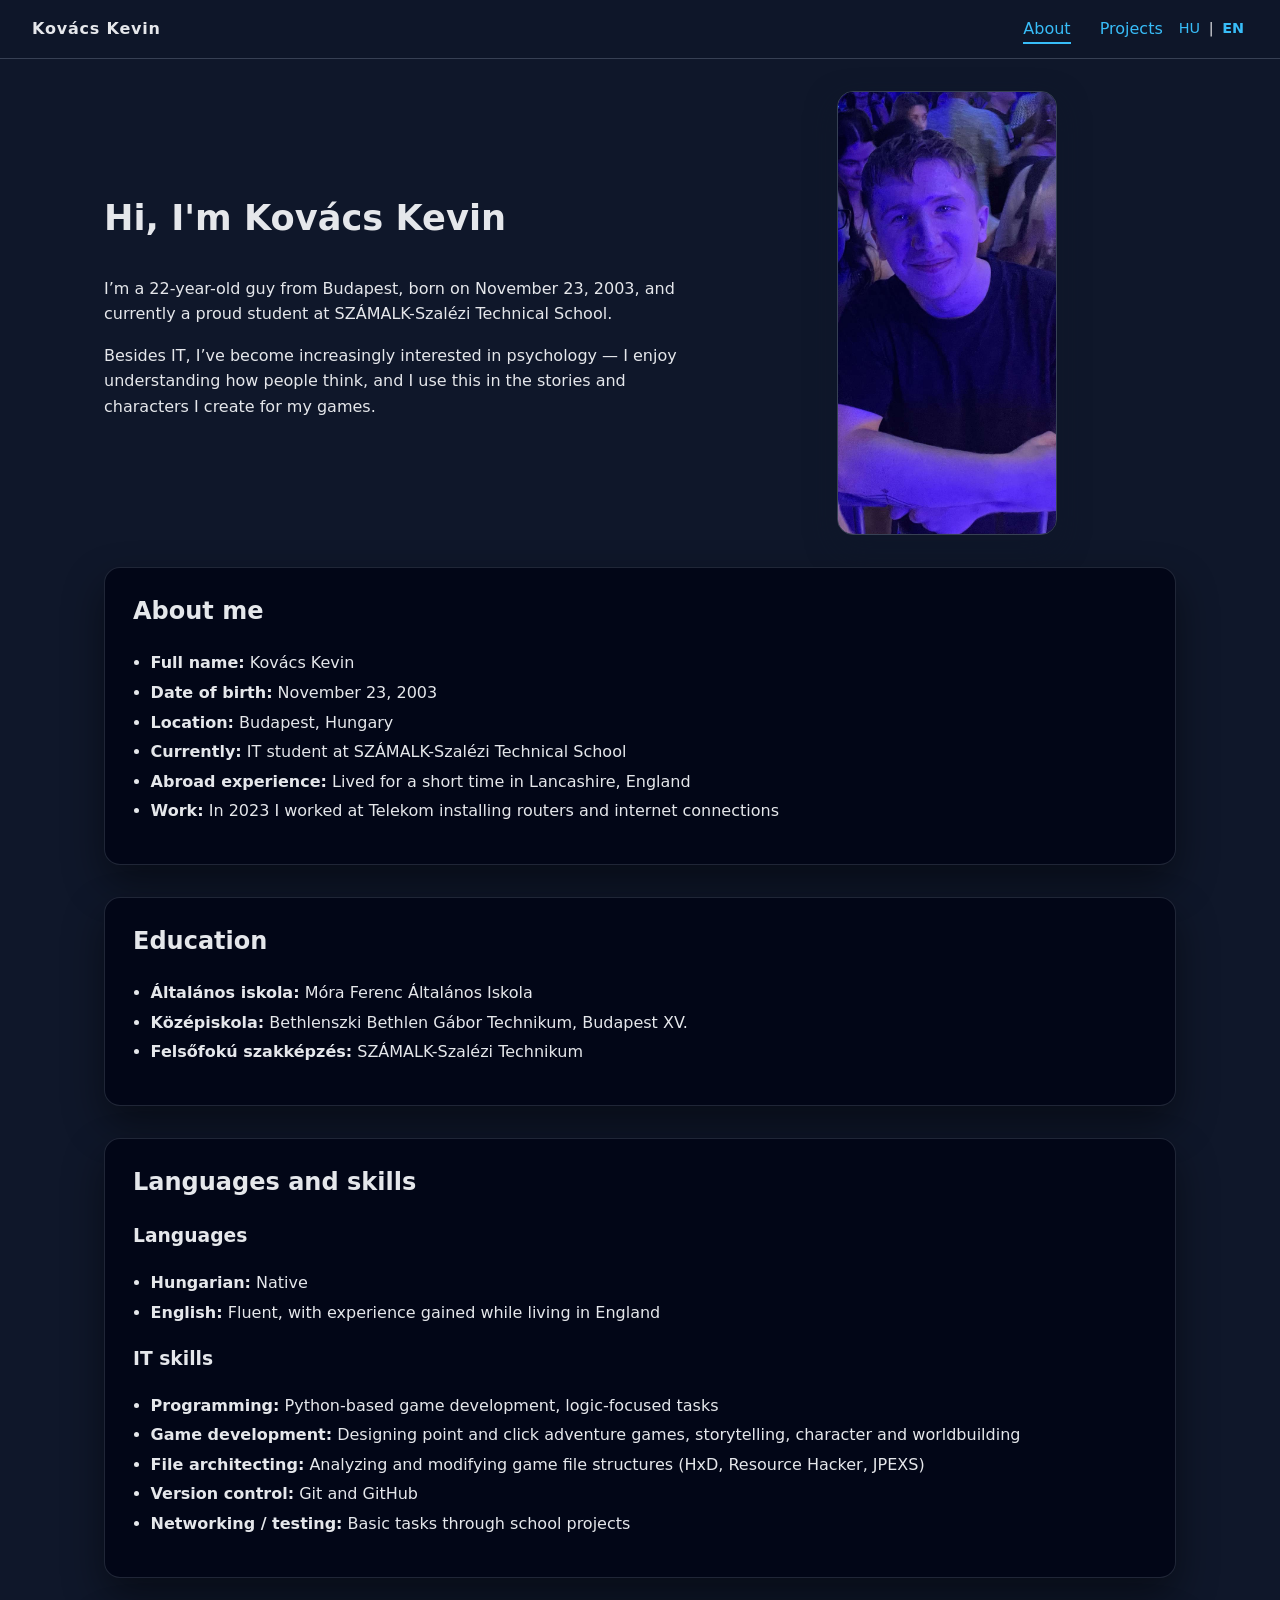
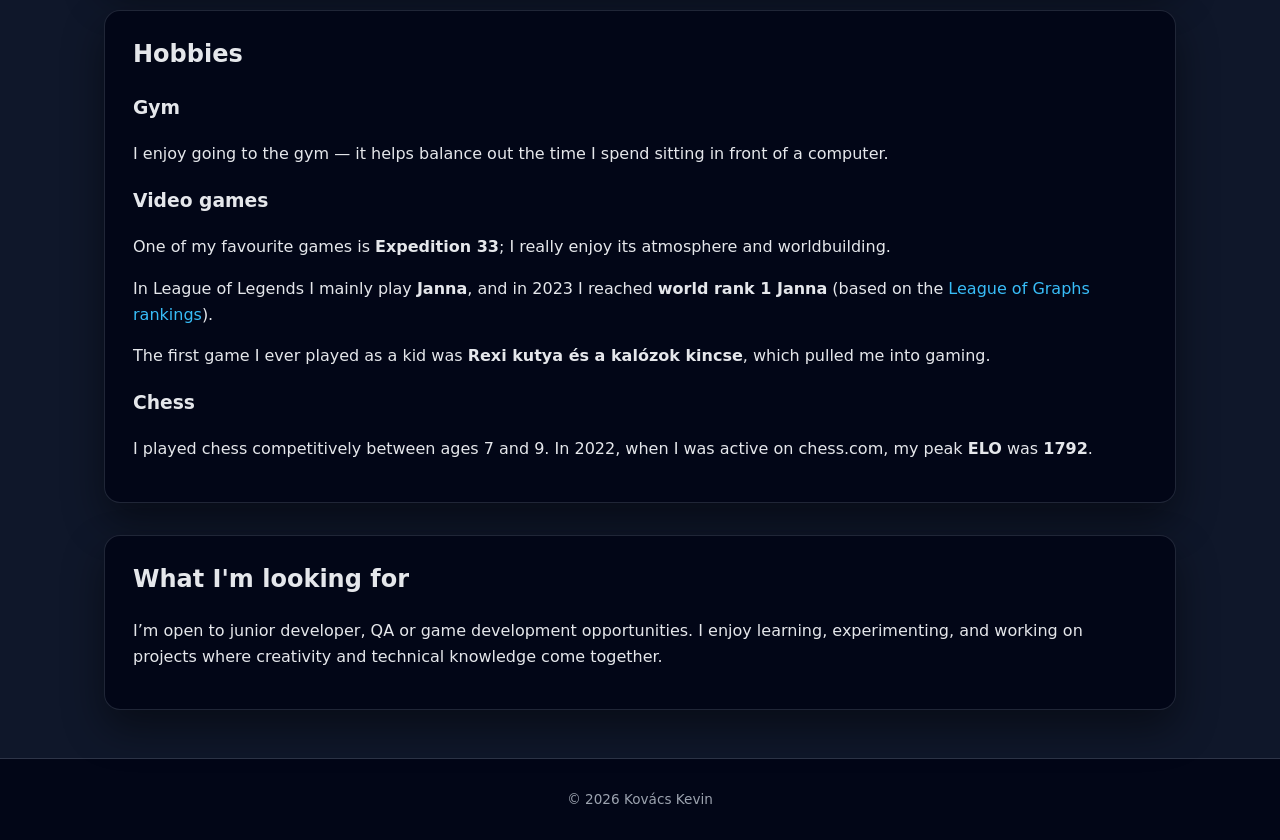
==== index-en.html @ 58d7f276 "basic oldal" ====
<!DOCTYPE html>
<html lang="en">
<head>
    <meta charset="UTF-8">
    <title>Kovács Kevin – Portfolio</title>
    <meta name="description" content="Portfolio of Kovács Kevin: programming, file architecting, Project PP and creative work.">
    <meta name="keywords" content="Kovács Kevin, portfolio, programming, game development, file architecting, networking, testing">
    <link rel="stylesheet" href="style.css">
</head>
<body class="lang-en">

<header class="site-header">
    <div class="logo">Kovács Kevin</div>
    <nav class="main-nav">
        <a href="index-en.html" class="active">About</a>
        <a href="projects-en.html">Projects</a>
    </nav>
    <div class="lang-switch">
        <a href="index.html">HU</a> |
        <a href="index-en.html" class="active">EN</a>
    </div>
</header>

<main class="grid-container home-layout">

    <section class="selfintro">
        <div class="intro-text">
            <h1>Hi, I'm Kovács Kevin</h1>
            <p>I’m a 22-year-old guy from Budapest, born on November 23, 2003, and currently a proud student at SZÁMALK-Szalézi Technical School.</p>
            <p>Besides IT, I’ve become increasingly interested in psychology — I enjoy understanding how people think, and I use this in the stories and characters I create for my games.</p>
        </div>

        <div class="intro-image">
            <img src="assets/jomagam.jpg" alt="Portrait of Kovács Kevin">
        </div>
    </section>

    <section class="about card">
        <h2>About me</h2>
        <ul>
            <li><strong>Full name:</strong> Kovács Kevin</li>
            <li><strong>Date of birth:</strong> November 23, 2003</li>
            <li><strong>Location:</strong> Budapest, Hungary</li>
            <li><strong>Currently:</strong> IT student at SZÁMALK-Szalézi Technical School</li>
            <li><strong>Abroad experience:</strong> Lived for a short time in Lancashire, England</li>
            <li><strong>Work:</strong> In 2023 I worked at Telekom installing routers and internet connections</li>
        </ul>
    </section>

    <section class="education card">
        <h2>Education</h2>
        <ul>
            <li><strong>Általános iskola:</strong> Móra Ferenc Általános Iskola</li>
            <li><strong>Középiskola:</strong> Bethlenszki Bethlen Gábor Technikum, Budapest XV.</li>
            <li><strong>Felsőfokú szakképzés:</strong> SZÁMALK-Szalézi Technikum</li>
        </ul>
    </section>

    <section class="skills card">
        <h2>Languages and skills</h2>

        <h3>Languages</h3>
        <ul>
            <li><strong>Hungarian:</strong> Native</li>
            <li><strong>English:</strong> Fluent, with experience gained while living in England</li>
        </ul>

        <h3>IT skills</h3>
        <ul>
            <li><strong>Programming:</strong> Python-based game development, logic-focused tasks</li>
            <li><strong>Game development:</strong> Designing point and click adventure games, storytelling, character and worldbuilding</li>
            <li><strong>File architecting:</strong> Analyzing and modifying game file structures (HxD, Resource Hacker, JPEXS)</li>
            <li><strong>Version control:</strong> Git and GitHub</li>
            <li><strong>Networking / testing:</strong> Basic tasks through school projects</li>
        </ul>
    </section>

    <section class="hobbies card">
        <h2>Hobbies</h2>

        <h3>Gym</h3>
        <p>I enjoy going to the gym — it helps balance out the time I spend sitting in front of a computer.</p>

        <h3>Video games</h3>
        <p>One of my favourite games is <strong>Expedition 33</strong>; I really enjoy its atmosphere and worldbuilding.</p>
        <p>In League of Legends I mainly play <strong>Janna</strong>, and in 2023 I reached <strong>world rank 1 Janna</strong> (based on the <a href="https://web.archive.org/web/20231002121530/https://www.leagueofgraphs.com/rankings/summoners/janna" target="_blank">League of Graphs rankings</a>).</p>
        <p>The first game I ever played as a kid was <strong>Rexi kutya és a kalózok kincse</strong>, which pulled me into gaming.</p>

        <h3>Chess</h3>
        <p>I played chess competitively between ages 7 and 9. In 2022, when I was active on chess.com, my peak <strong>ELO</strong> was <strong>1792</strong>.</p>
    </section>

    <section class="extra card">
        <h2>What I'm looking for</h2>
        <p>I’m open to junior developer, QA or game development opportunities. I enjoy learning, experimenting, and working on projects where creativity and technical knowledge come together.</p>
    </section>

</main>

<footer class="site-footer">
    <p>&copy; 2026 Kovács Kevin</p>
</footer>

</body>
</html>
---- style.css ----
*,
*::before,
*::after {
    box-sizing: border-box;
}

body {
    margin: 0;
    font-family: system-ui, -apple-system, BlinkMacSystemFont, "Segoe UI", sans-serif;
    background-color: #0f172a; 
    color: #e5e7eb;
    line-height: 1.6;
}

a {
    color: #38bdf8;
    text-decoration: none;
}

a:hover {
    text-decoration: underline;
}

img {
    max-width: 100%;
    display: block;
}

/* Header, menü, nyelvváltó szekció*/

.site-header {
    position: sticky;
    top: 0;
    z-index: 50;
    display: grid;
    grid-template-columns: 1fr auto auto;
    align-items: center;
    padding: 1rem 2rem;
    background: rgba(15, 23, 42, 0.95);
    backdrop-filter: blur(12px);
    border-bottom: 1px solid rgba(148, 163, 184, 0.3);
}

.logo {
    font-weight: 700;
    letter-spacing: 0.05em;
}

.main-nav a {
    margin: 0 0.75rem;
    font-weight: 500;
}

.main-nav a.active {
    color: #38bdf8;
    border-bottom: 2px solid #38bdf8;
    padding-bottom: 0.25rem;
}

.lang-switch {
    font-size: 0.9rem;
}

.lang-switch a {
    margin: 0 0.25rem;
}

.lang-switch a.active {
    font-weight: 700;
}

/* basic grid konténer */

.grid-container {
    max-width: 1120px;
    margin: 0 auto;
    padding: 2rem 1.5rem 3rem;
    display: grid;
    grid-template-columns: minmax(0, 1fr);
    gap: 2rem;
}

/* Kártyák */

.card {
    background: #020617;
    border-radius: 1rem;
    padding: 1.5rem 1.75rem;
    box-shadow: 0 18px 40px rgba(0,0,0,0.45);
    border: 1px solid rgba(148, 163, 184, 0.2);
}

.card h2 {
    margin-top: 0;
}

.selfintro {
    display: grid;
    grid-template-columns: minmax(0, 1.4fr) minmax(0, 1.1fr);
    gap: 2rem;
    align-items: center;
}

.intro-text h1 {
    font-size: 2.2rem;
    margin-top: 0;
}

.intro-text p {
    font-size: 1rem;
}

.intro-image {
    display: flex;
    justify-content: center;
    align-items: center;
}

.intro-image img {
    width: 220px; 
    height: auto;
    border-radius: 1rem;
    border: 1px solid rgba(148, 163, 184, 0.3);
    box-shadow: 0 12px 30px rgba(15, 23, 42, 0.6);
}

.home-layout .about,
.home-layout .education,
.home-layout .skills,
.home-layout .hobbies,
.home-layout .extra {
}

.home-layout ul {
    padding-left: 1.1rem;
}

.home-layout li {
    margin-bottom: 0.25rem;
}

/* Projects oldal layout */

.projects-layout .intro {
    grid-column: 1 / -1;
}

.card-grid {
    display: grid;
    grid-template-columns: repeat(auto-fit, minmax(260px, 1fr));
    gap: 1.5rem;
}

.project-card {
    background: #020617;
    border-radius: 0.9rem;
    padding: 1rem 1.25rem 1.25rem;
    border: 1px solid rgba(148, 163, 184, 0.3);
    display: flex;
    flex-direction: column;
    gap: 0.5rem;
}

.project-card img {
    border-radius: 0.6rem;
    margin-bottom: 0.5rem;
}

/* Project PP layout */

.project-pp-layout {
    display: grid;
    grid-template-columns: minmax(0, 1.4fr) minmax(0, 1.1fr);
    gap: 1.75rem;
    align-items: start;
}

.project-pp-images {
    display: grid;
    grid-template-columns: 1fr;
    gap: 0.75rem;
}

.project-pp-images img {
    border-radius: 0.75rem;
    border: 1px solid rgba(148, 163, 184, 0.3);
}

/* Footer */

.site-footer {
    border-top: 1px solid rgba(148, 163, 184, 0.3);
    padding: 1rem 1.5rem;
    text-align: center;
    font-size: 0.85rem;
    color: #9ca3af;
    background: #020617;
}

/* Reszponzívitás */

@media (max-width: 900px) {
    .home-layout .hero {
        grid-template-columns: 1fr;
    }

    .project-pp-layout {
        grid-template-columns: 1fr;
    }

    .site-header {
        grid-template-columns: 1fr;
        gap: 0.5rem;
        text-align: center;
    }

    .main-nav {
        margin-top: 0.25rem;
    }

    .lang-switch {
        margin-top: 0.25rem;
    }
}

@media (max-width: 600px) {
    .grid-container {
        padding-inline: 1rem;
    }

    .hero-text h1 {
        font-size: 1.8rem;
    }
}
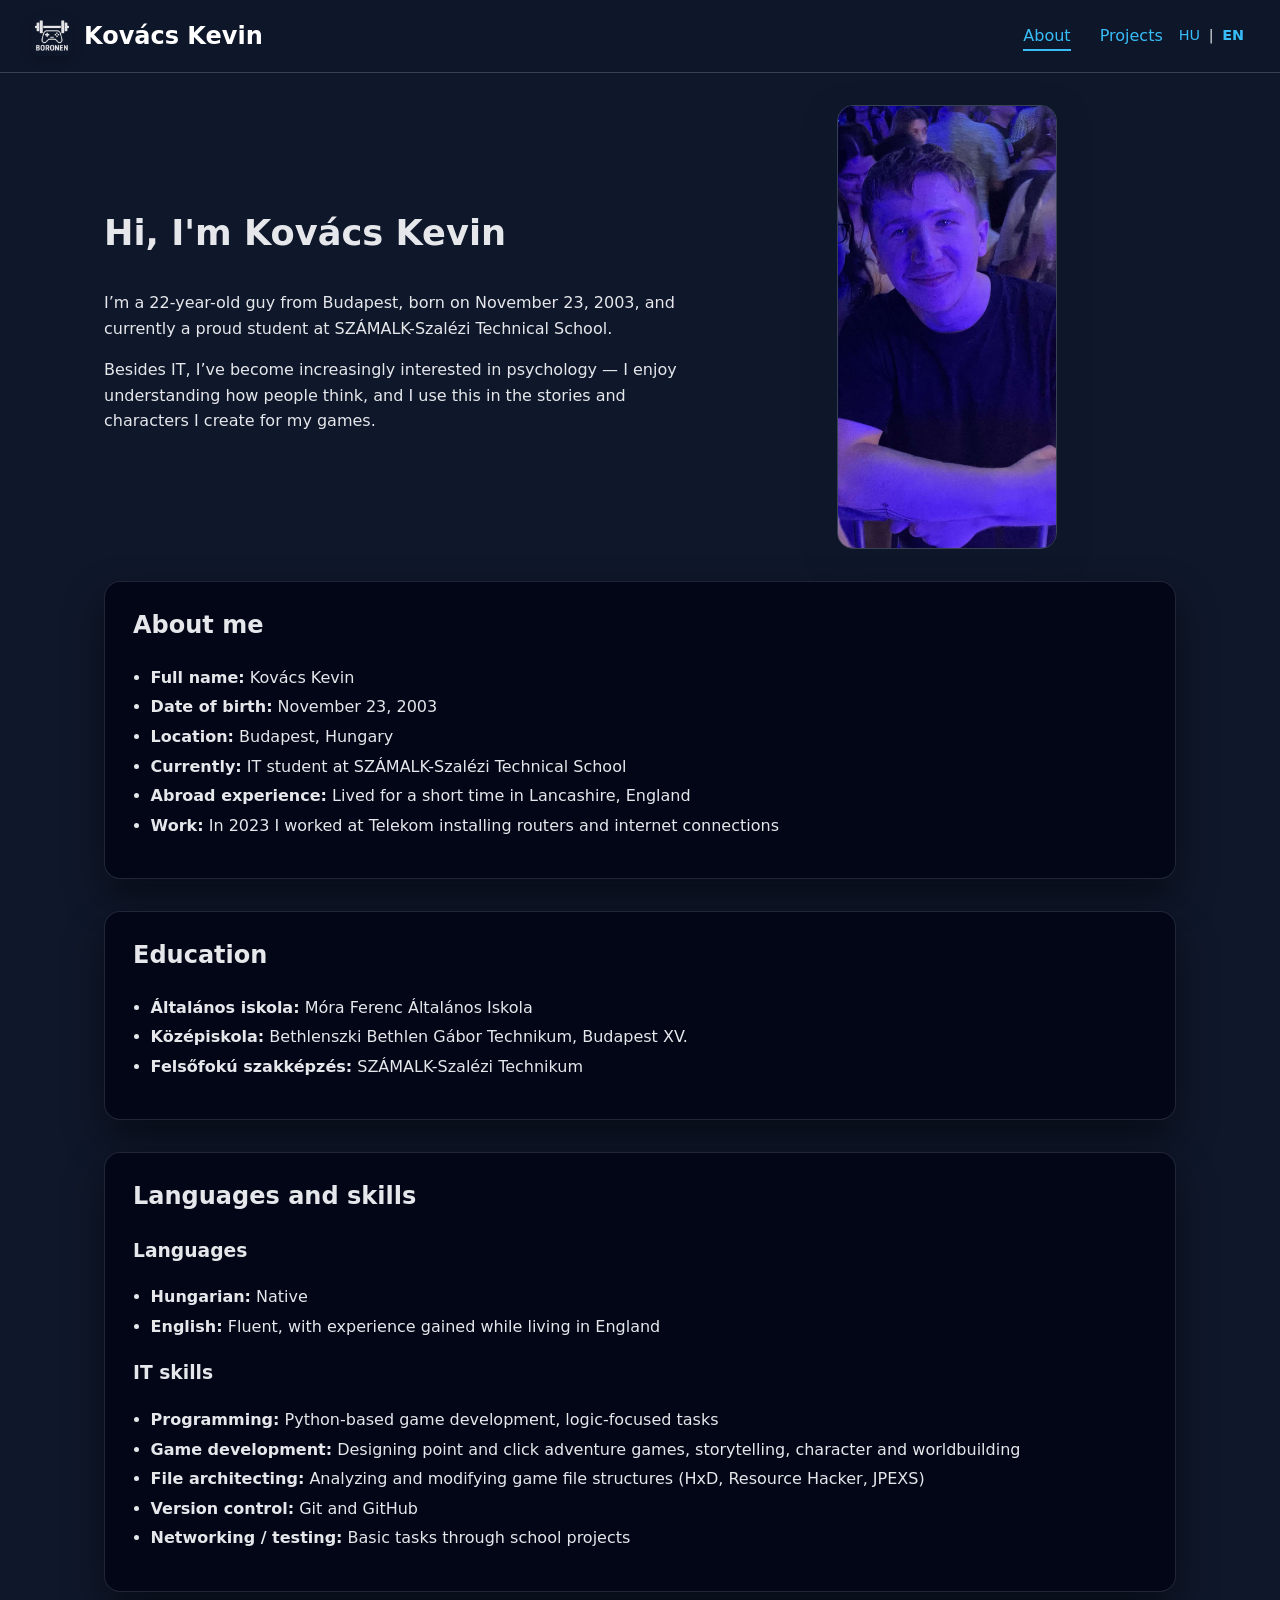
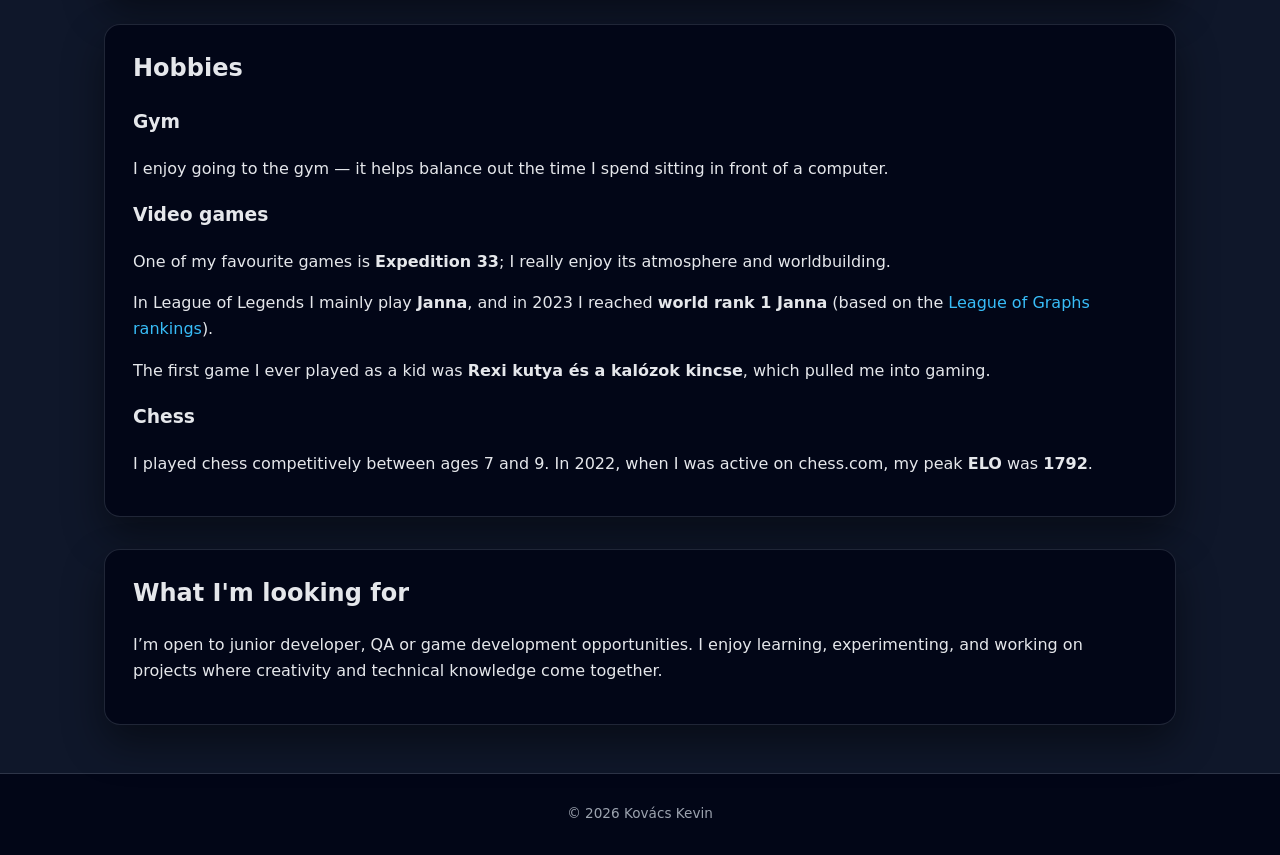
==== commit 1a52af26: "updatelt verzió" ====
--- a/index-en.html
+++ b/index-en.html
@@ -8,21 +8,21 @@
     <link rel="stylesheet" href="style.css">
 </head>
 <body class="lang-en">
-
 <header class="site-header">
-    <div class="logo">Kovács Kevin</div>
+    <div class="logo-group">
+    <img src="assets/logo.png" alt="BORONEN logó" class="boronen-logo">
+    <span class="logo-text">Kovács Kevin</span>
+</div>
     <nav class="main-nav">
         <a href="index-en.html" class="active">About</a>
         <a href="projects-en.html">Projects</a>
     </nav>
     <div class="lang-switch">
-        <a href="index.html">HU</a> |
-        <a href="index-en.html" class="active">EN</a>
+        <a href="projects.html">HU</a> |
+        <a href="projects-en.html" class="active">EN</a>
     </div>
 </header>
-
 <main class="grid-container home-layout">
-
     <section class="selfintro">
         <div class="intro-text">
             <h1>Hi, I'm Kovács Kevin</h1>
--- a/style.css
+++ b/style.css
@@ -45,6 +45,26 @@
     font-weight: 700;
     letter-spacing: 0.05em;
 }
+
+.logo-group {
+    display: flex;
+    align-items: center;
+    gap: 0.75rem;
+}
+
+.boronen-logo {
+    height: 40px;
+    width: auto;
+    border-radius: 0.5rem;
+    box-shadow: 0 4px 12px rgba(0,0,0,0.2);
+}
+
+.logo-text {
+    font-size: 1.5rem;
+    font-weight: bold;
+    color: white;
+}
+
 
 .main-nav a {
     margin: 0 0.75rem;
